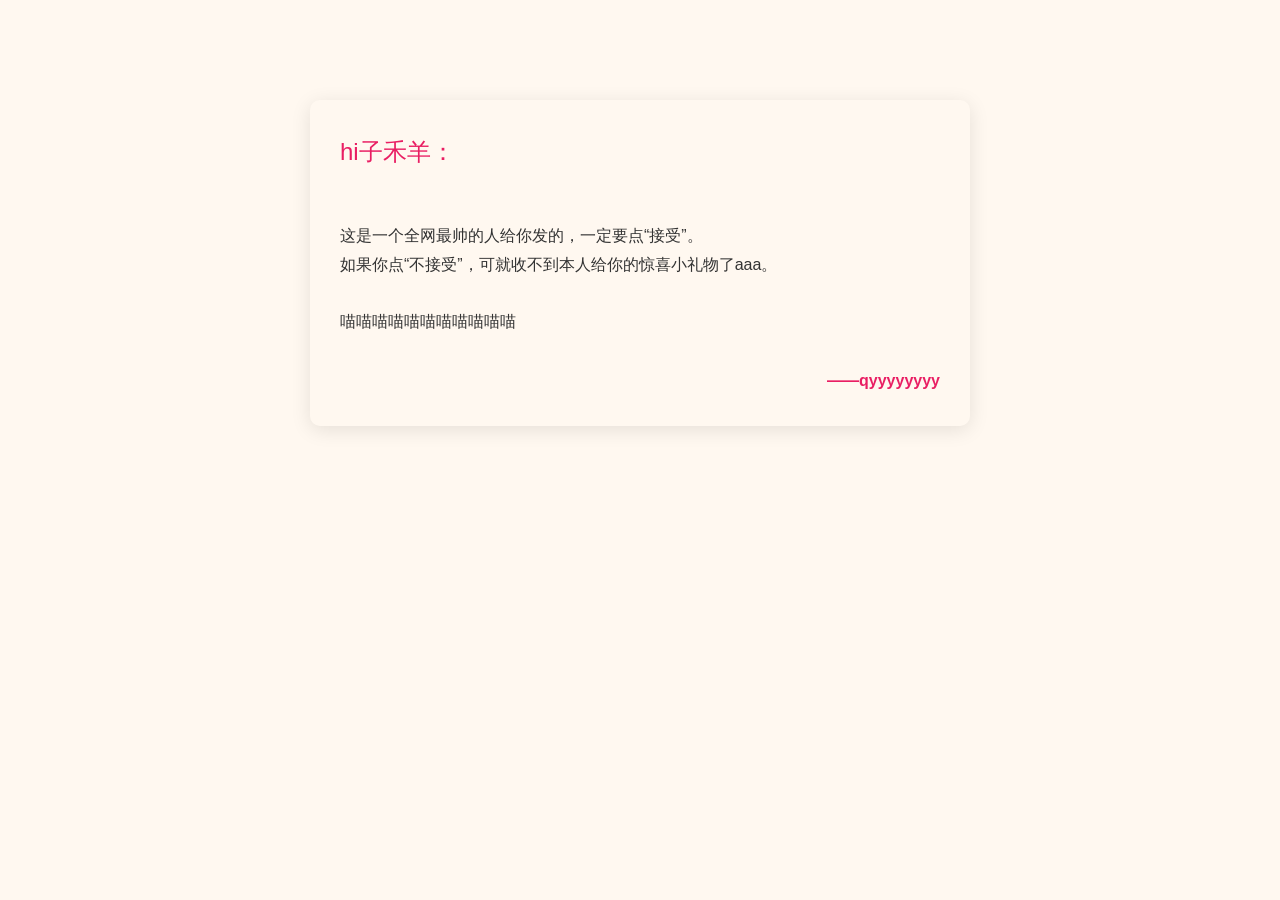
==== index.html @ 4057f35e "Create index.html" ====
<!DOCTYPE html>
<html lang="zh">
<head>
  <meta charset="UTF-8">
  <title>qyy发的信</title>
  <style>
    body {
      font-family: "微软雅黑", sans-serif;
      background-color: #fff8f0;
      color: #333;
      max-width: 600px;
      margin: 100px auto;
      padding: 30px;
      border-radius: 10px;
      box-shadow: 0 4px 20px rgba(0,0,0,0.1);
      line-height: 1.8;
    }
    .title {
      font-size: 24px;
      color: #e91e63;
      margin-bottom: 20px;
    }
    .content {
      white-space: pre-line;
    }
    .signature {
      margin-top: 30px;
      text-align: right;
      font-weight: bold;
      color: #e91e63;
    }
  </style>
</head>
<body>
  <div class="title">hi子禾羊：</div>
  <div class="content">
这是一个全网最帅的人给你发的，一定要点“接受”。
如果你点“不接受”，可就收不到本人给你的惊喜小礼物了aaa。

喵喵喵喵喵喵喵喵喵喵喵
  </div>
  <div class="signature">——qyyyyyyyy</div>
</body>
</html>
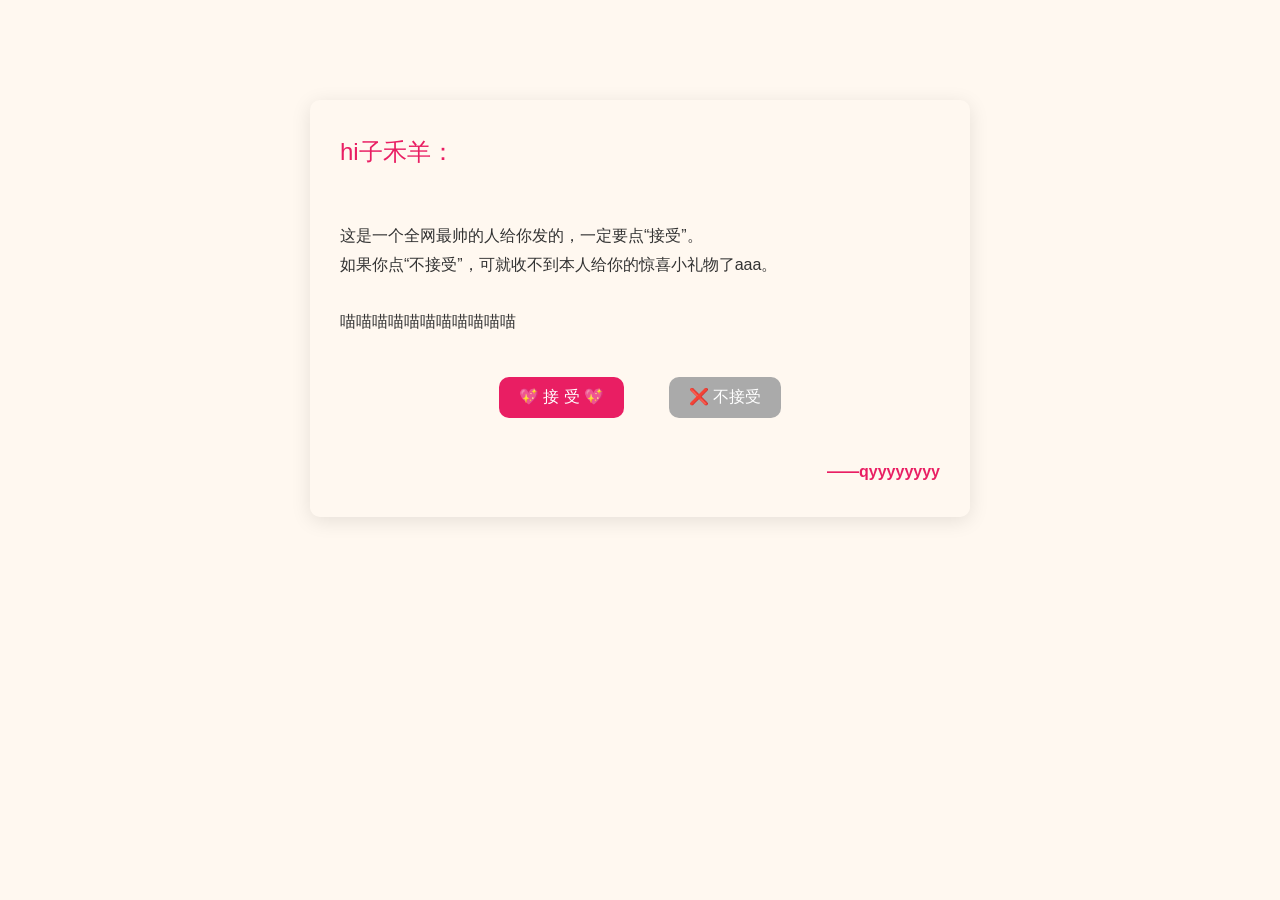
==== commit c793b948: "Update index.html" ====
--- a/index.html
+++ b/index.html
@@ -14,14 +14,18 @@
       border-radius: 10px;
       box-shadow: 0 4px 20px rgba(0,0,0,0.1);
       line-height: 1.8;
+      text-align: center;
     }
     .title {
       font-size: 24px;
       color: #e91e63;
       margin-bottom: 20px;
+      text-align: left;
     }
     .content {
       white-space: pre-line;
+      margin-bottom: 30px;
+      text-align: left;
     }
     .signature {
       margin-top: 30px;
@@ -29,7 +33,33 @@
       font-weight: bold;
       color: #e91e63;
     }
+    .btn {
+      display: inline-block;
+      margin: 10px 20px;
+      padding: 10px 20px;
+      background-color: #e91e63;
+      color: white;
+      font-size: 16px;
+      border: none;
+      border-radius: 10px;
+      cursor: pointer;
+    }
+    .btn:hover {
+      background-color: #d81b60;
+    }
+    .disabled {
+      background-color: #aaa;
+      cursor: not-allowed;
+    }
   </style>
+  <script>
+    function accept() {
+      alert("哇塞其实第一次点的接受吧不然本人生气了，可可可把这个界面截图给我可收到本人送出的泡泡玛特一整盒来来来");
+    }
+    function reject() {
+      alert("❌不行这个不能点");
+    }
+  </script>
 </head>
 <body>
   <div class="title">hi子禾羊：</div>
@@ -39,6 +69,10 @@
 
 喵喵喵喵喵喵喵喵喵喵喵
   </div>
+
+  <button class="btn" onclick="accept()">💖 接 受 💖</button>
+  <button class="btn disabled" onclick="reject()">❌ 不接受</button>
+
   <div class="signature">——qyyyyyyyy</div>
 </body>
 </html>
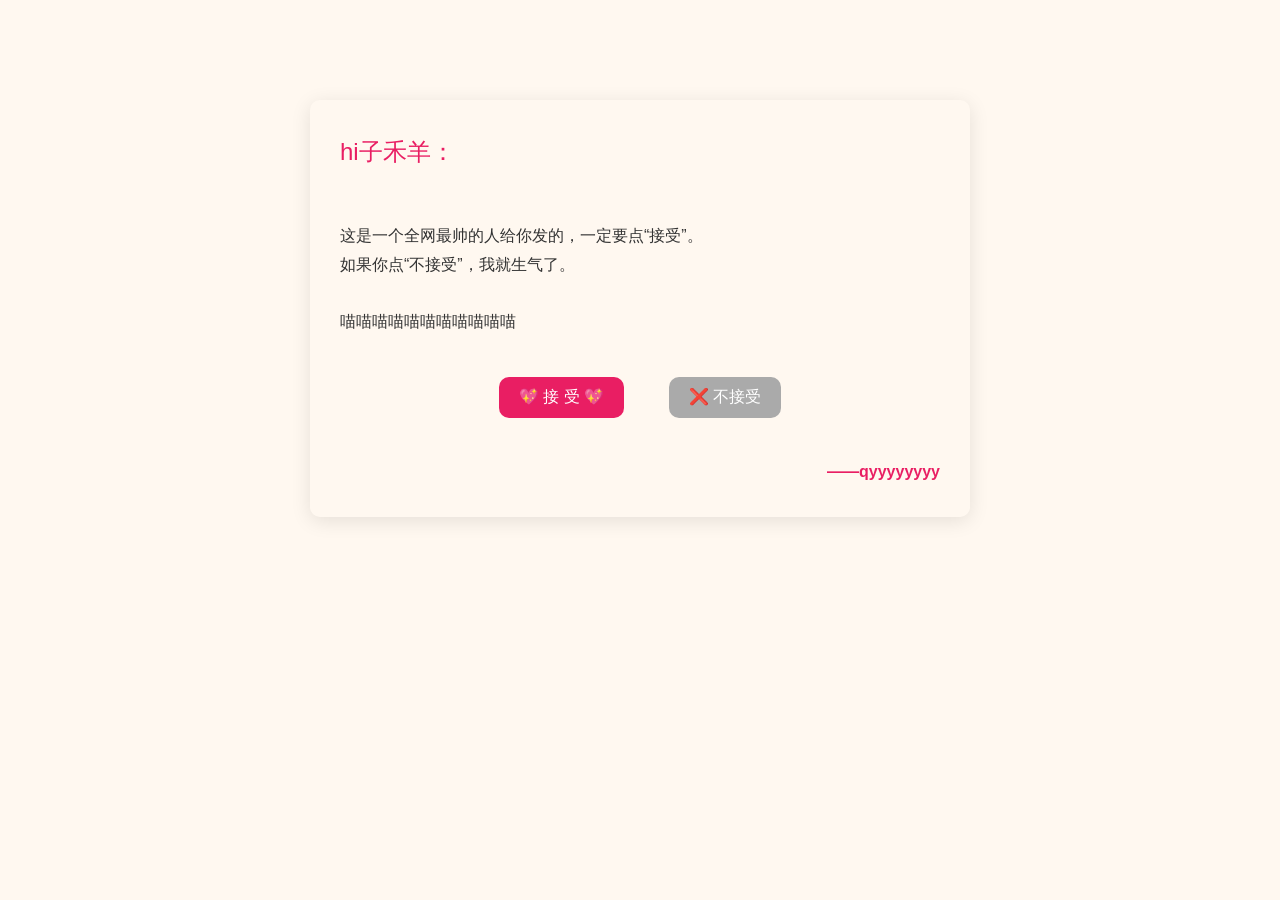
==== commit 482ee635: "Update index.html" ====
--- a/index.html
+++ b/index.html
@@ -2,7 +2,7 @@
 <html lang="zh">
 <head>
   <meta charset="UTF-8">
-  <title>qyy发的信</title>
+  <title>一封信</title>
   <style>
     body {
       font-family: "微软雅黑", sans-serif;
@@ -54,7 +54,7 @@
   </style>
   <script>
     function accept() {
-      alert("哇塞其实第一次点的接受吧不然本人生气了，可可可把这个界面截图给我可收到本人送出的泡泡玛特一整盒来来来");
+      alert("哇塞其实第一次点的接受吧不然本人生气了");
     }
     function reject() {
       alert("❌不行这个不能点");
@@ -65,7 +65,7 @@
   <div class="title">hi子禾羊：</div>
   <div class="content">
 这是一个全网最帅的人给你发的，一定要点“接受”。
-如果你点“不接受”，可就收不到本人给你的惊喜小礼物了aaa。
+如果你点“不接受”，我就生气了。
 
 喵喵喵喵喵喵喵喵喵喵喵
   </div>
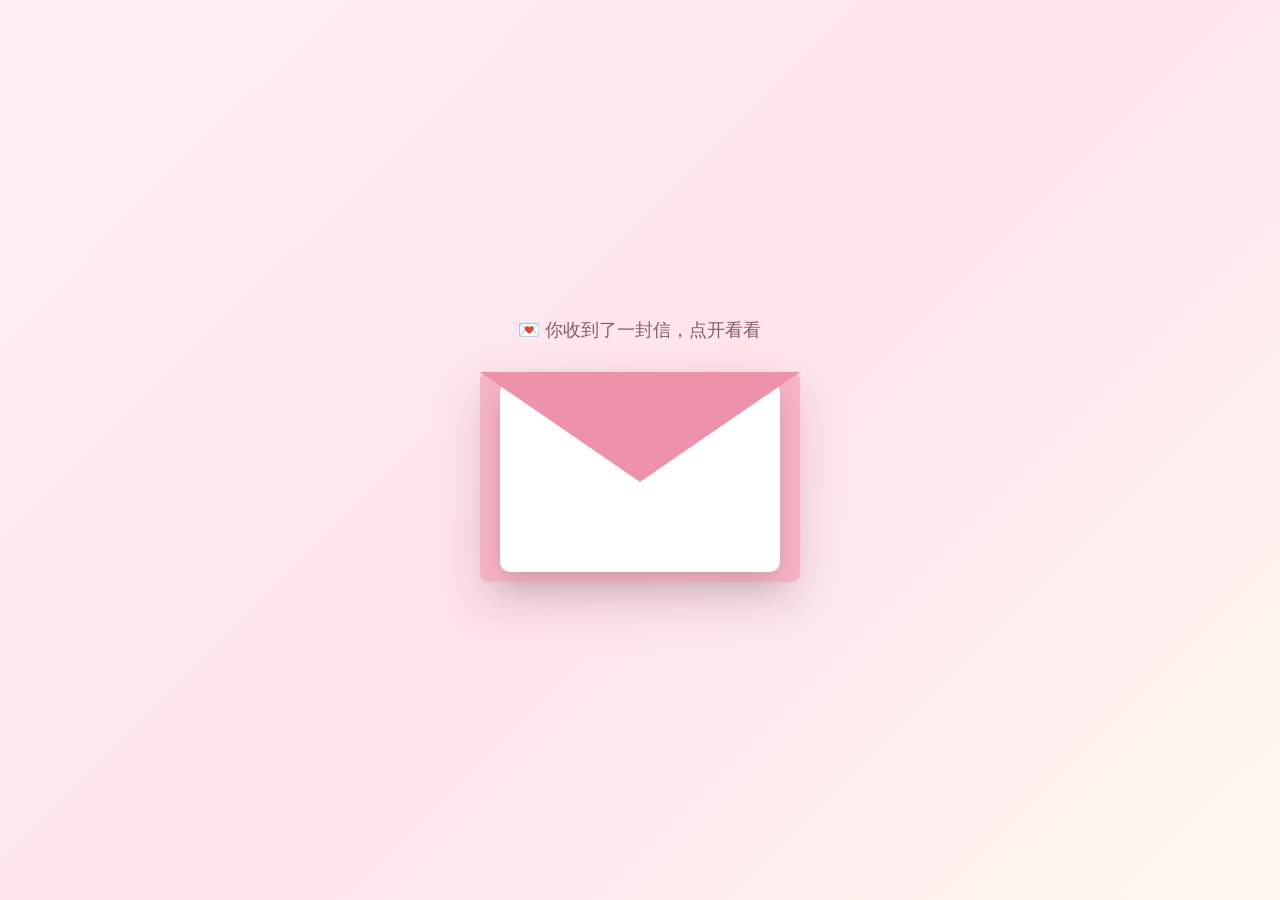
==== commit fb59fbde: "Add interactive envelope opening animation" ====
--- a/index.html
+++ b/index.html
@@ -2,77 +2,351 @@
 <html lang="zh">
 <head>
   <meta charset="UTF-8">
+  <meta name="viewport" content="width=device-width, initial-scale=1.0">
+
   <title>一封信</title>
+
   <style>
+    * {
+      box-sizing: border-box;
+    }
+
     body {
-      font-family: "微软雅黑", sans-serif;
-      background-color: #fff8f0;
-      color: #333;
-      max-width: 600px;
-      margin: 100px auto;
-      padding: 30px;
+      margin: 0;
+      min-height: 100vh;
+
+      display: flex;
+      justify-content: center;
+      align-items: center;
+
+      font-family: "Microsoft YaHei", sans-serif;
+
+      background:
+        linear-gradient(
+          135deg,
+          #fff1f5,
+          #ffe4ec,
+          #fff8f0
+        );
+
+      overflow: hidden;
+    }
+
+    .container {
+      text-align: center;
+    }
+
+    .hint {
+      margin-bottom: 30px;
+      color: #8a5a66;
+      font-size: 18px;
+    }
+
+    .envelope {
+      position: relative;
+
+      width: 320px;
+      height: 210px;
+
+      background: #f7b5c5;
+
+      border-radius: 8px;
+
+      cursor: pointer;
+
+      box-shadow:
+        0 20px 50px rgba(100, 50, 70, 0.2);
+
+      transition:
+        transform 0.3s ease;
+    }
+
+    .envelope:hover {
+      transform: translateY(-8px);
+    }
+
+    .envelope::before {
+      content: "";
+
+      position: absolute;
+      top: 0;
+      left: 0;
+
+      border-left: 160px solid transparent;
+      border-right: 160px solid transparent;
+      border-top: 110px solid #ee91aa;
+
+      transform-origin: top;
+
+      transition:
+        transform 0.8s ease;
+
+      z-index: 3;
+    }
+
+    .envelope.open::before {
+      transform: rotateX(180deg);
+
+      z-index: 0;
+    }
+
+    .letter {
+      position: absolute;
+
+      width: 280px;
+      height: 190px;
+
+      left: 20px;
+      bottom: 10px;
+
+      background: white;
+
       border-radius: 10px;
-      box-shadow: 0 4px 20px rgba(0,0,0,0.1);
+
+      padding: 25px;
+
+      text-align: left;
+
+      box-shadow:
+        0 10px 30px rgba(0, 0, 0, 0.15);
+
+      transform: translateY(0);
+
+      transition:
+        transform 1s ease,
+        height 1s ease;
+
+      z-index: 1;
+
+      overflow: hidden;
+    }
+
+    .envelope.open .letter {
+      transform: translateY(-150px);
+
+      height: 350px;
+    }
+
+    .letter h2 {
+      color: #e05b7d;
+
+      margin-top: 0;
+    }
+
+    .letter p {
+      color: #555;
+
       line-height: 1.8;
-      text-align: center;
-    }
-    .title {
-      font-size: 24px;
-      color: #e91e63;
-      margin-bottom: 20px;
-      text-align: left;
-    }
-    .content {
-      white-space: pre-line;
-      margin-bottom: 30px;
-      text-align: left;
-    }
-    .signature {
-      margin-top: 30px;
-      text-align: right;
-      font-weight: bold;
-      color: #e91e63;
-    }
-    .btn {
-      display: inline-block;
-      margin: 10px 20px;
+    }
+
+    .buttons {
+      margin-top: 25px;
+
+      display: flex;
+
+      gap: 15px;
+
+      justify-content: center;
+    }
+
+    button {
+      border: none;
+
       padding: 10px 20px;
-      background-color: #e91e63;
+
+      border-radius: 20px;
+
+      font-size: 15px;
+
+      cursor: pointer;
+
+      transition: 0.3s;
+    }
+
+    .accept {
+      background: #e85f82;
+
       color: white;
-      font-size: 16px;
-      border: none;
-      border-radius: 10px;
-      cursor: pointer;
-    }
-    .btn:hover {
-      background-color: #d81b60;
-    }
-    .disabled {
-      background-color: #aaa;
-      cursor: not-allowed;
+    }
+
+    .accept:hover {
+      transform: scale(1.08);
+
+      background: #d94d70;
+    }
+
+    .reject {
+      background: #eee;
+
+      color: #555;
+    }
+
+    .hidden {
+      opacity: 0;
+
+      pointer-events: none;
+    }
+
+    .letter-content {
+      opacity: 0;
+
+      transition:
+        opacity 1s ease 0.6s;
+    }
+
+    .envelope.open .letter-content {
+      opacity: 1;
+    }
+
+    @media (max-width: 500px) {
+      .envelope {
+        width: 280px;
+        height: 190px;
+      }
+
+      .envelope::before {
+        border-left-width: 140px;
+        border-right-width: 140px;
+      }
+
+      .letter {
+        width: 240px;
+
+        left: 20px;
+      }
     }
   </style>
+</head>
+
+<body>
+
+  <div class="container">
+
+    <div class="hint">
+      💌 你收到了一封信，点开看看
+    </div>
+
+    <div
+      class="envelope"
+      id="envelope"
+      onclick="openLetter()"
+    >
+
+      <div class="letter">
+
+        <div class="letter-content">
+
+          <h2>
+            Hi 子禾羊：
+          </h2>
+
+          <p>
+            这是一个全网最帅的人给你发的。
+          </p>
+
+          <p>
+            本来只是想写一封普通的信，
+            但是觉得普通的信有点太无聊了。
+          </p>
+
+          <p>
+            所以做成了一个网页。
+          </p>
+
+          <div class="buttons">
+
+            <button
+              class="accept"
+              onclick="acceptLetter(event)"
+            >
+              💖 接受
+            </button>
+
+            <button
+              class="reject"
+              id="rejectBtn"
+              onmouseover="moveButton()"
+            >
+              ❌ 不接受
+            </button>
+
+          </div>
+
+        </div>
+
+      </div>
+
+    </div>
+
+  </div>
+
+
   <script>
-    function accept() {
-      alert("哇塞其实第一次点的接受吧不然本人生气了");
-    }
-    function reject() {
-      alert("❌不行这个不能点");
-    }
+
+    let opened = false;
+
+    function openLetter() {
+
+      if (opened) {
+        return;
+      }
+
+      document
+        .getElementById("envelope")
+        .classList
+        .add("open");
+
+      opened = true;
+    }
+
+
+    function acceptLetter(event) {
+
+      event.stopPropagation();
+
+      document.body.innerHTML = `
+        <div style="
+          text-align:center;
+          font-family:Microsoft YaHei;
+        ">
+
+          <h1 style="
+            font-size:60px;
+          ">
+            💖
+          </h1>
+
+          <h2 style="
+            color:#e05b7d;
+          ">
+            我就知道你会点接受
+          </h2>
+
+          <p>
+            好啦，这封信你已经签收成功。
+          </p>
+
+        </div>
+      `;
+    }
+
+
+    function moveButton() {
+
+      const button =
+        document.getElementById("rejectBtn");
+
+      const x =
+        Math.random() * 200 - 100;
+
+      const y =
+        Math.random() * 120 - 60;
+
+      button.style.transform =
+        `translate(${x}px, ${y}px)`;
+    }
+
   </script>
-</head>
-<body>
-  <div class="title">hi子禾羊：</div>
-  <div class="content">
-这是一个全网最帅的人给你发的，一定要点“接受”。
-如果你点“不接受”，我就生气了。
-
-喵喵喵喵喵喵喵喵喵喵喵
-  </div>
-
-  <button class="btn" onclick="accept()">💖 接 受 💖</button>
-  <button class="btn disabled" onclick="reject()">❌ 不接受</button>
-
-  <div class="signature">——qyyyyyyyy</div>
+
 </body>
 </html>
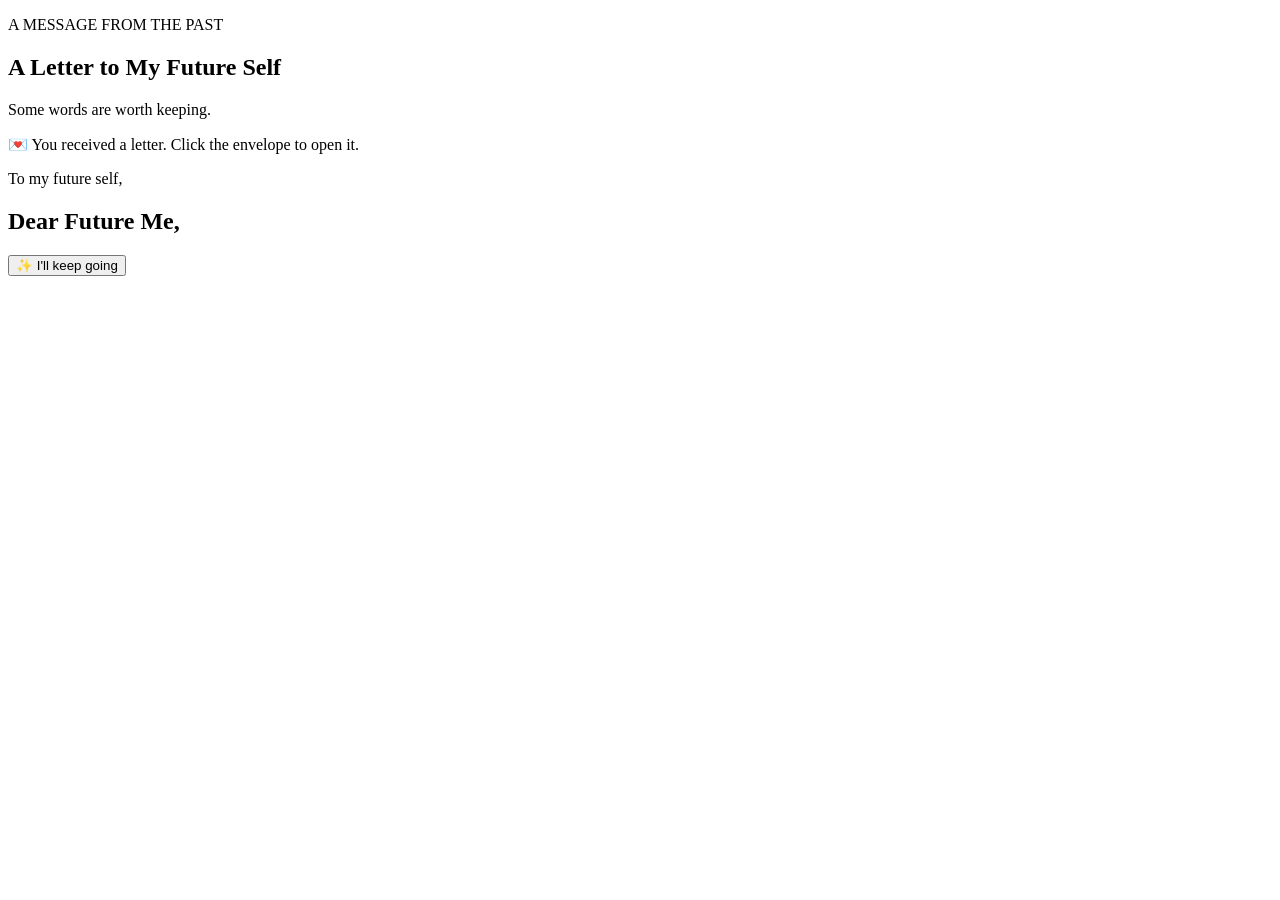
==== commit 5e013219: "Update index.html" ====
--- a/index.html
+++ b/index.html
@@ -1,273 +1,77 @@
 <!DOCTYPE html>
-<html lang="zh">
+<html lang="en">
 <head>
   <meta charset="UTF-8">
   <meta name="viewport" content="width=device-width, initial-scale=1.0">
 
-  <title>一封信</title>
+  <title>Future Letter</title>
 
-  <style>
-    * {
-      box-sizing: border-box;
-    }
-
-    body {
-      margin: 0;
-      min-height: 100vh;
-
-      display: flex;
-      justify-content: center;
-      align-items: center;
-
-      font-family: "Microsoft YaHei", sans-serif;
-
-      background:
-        linear-gradient(
-          135deg,
-          #fff1f5,
-          #ffe4ec,
-          #fff8f0
-        );
-
-      overflow: hidden;
-    }
-
-    .container {
-      text-align: center;
-    }
-
-    .hint {
-      margin-bottom: 30px;
-      color: #8a5a66;
-      font-size: 18px;
-    }
-
-    .envelope {
-      position: relative;
-
-      width: 320px;
-      height: 210px;
-
-      background: #f7b5c5;
-
-      border-radius: 8px;
-
-      cursor: pointer;
-
-      box-shadow:
-        0 20px 50px rgba(100, 50, 70, 0.2);
-
-      transition:
-        transform 0.3s ease;
-    }
-
-    .envelope:hover {
-      transform: translateY(-8px);
-    }
-
-    .envelope::before {
-      content: "";
-
-      position: absolute;
-      top: 0;
-      left: 0;
-
-      border-left: 160px solid transparent;
-      border-right: 160px solid transparent;
-      border-top: 110px solid #ee91aa;
-
-      transform-origin: top;
-
-      transition:
-        transform 0.8s ease;
-
-      z-index: 3;
-    }
-
-    .envelope.open::before {
-      transform: rotateX(180deg);
-
-      z-index: 0;
-    }
-
-    .letter {
-      position: absolute;
-
-      width: 280px;
-      height: 190px;
-
-      left: 20px;
-      bottom: 10px;
-
-      background: white;
-
-      border-radius: 10px;
-
-      padding: 25px;
-
-      text-align: left;
-
-      box-shadow:
-        0 10px 30px rgba(0, 0, 0, 0.15);
-
-      transform: translateY(0);
-
-      transition:
-        transform 1s ease,
-        height 1s ease;
-
-      z-index: 1;
-
-      overflow: hidden;
-    }
-
-    .envelope.open .letter {
-      transform: translateY(-150px);
-
-      height: 350px;
-    }
-
-    .letter h2 {
-      color: #e05b7d;
-
-      margin-top: 0;
-    }
-
-    .letter p {
-      color: #555;
-
-      line-height: 1.8;
-    }
-
-    .buttons {
-      margin-top: 25px;
-
-      display: flex;
-
-      gap: 15px;
-
-      justify-content: center;
-    }
-
-    button {
-      border: none;
-
-      padding: 10px 20px;
-
-      border-radius: 20px;
-
-      font-size: 15px;
-
-      cursor: pointer;
-
-      transition: 0.3s;
-    }
-
-    .accept {
-      background: #e85f82;
-
-      color: white;
-    }
-
-    .accept:hover {
-      transform: scale(1.08);
-
-      background: #d94d70;
-    }
-
-    .reject {
-      background: #eee;
-
-      color: #555;
-    }
-
-    .hidden {
-      opacity: 0;
-
-      pointer-events: none;
-    }
-
-    .letter-content {
-      opacity: 0;
-
-      transition:
-        opacity 1s ease 0.6s;
-    }
-
-    .envelope.open .letter-content {
-      opacity: 1;
-    }
-
-    @media (max-width: 500px) {
-      .envelope {
-        width: 280px;
-        height: 190px;
-      }
-
-      .envelope::before {
-        border-left-width: 140px;
-        border-right-width: 140px;
-      }
-
-      .letter {
-        width: 240px;
-
-        left: 20px;
-      }
-    }
-  </style>
+  <link rel="stylesheet" href="style.css">
 </head>
 
 <body>
 
-  <div class="container">
+  <div class="background-hearts" id="backgroundHearts"></div>
 
-    <div class="hint">
-      💌 你收到了一封信，点开看看
-    </div>
+  <main class="page">
 
-    <div
-      class="envelope"
-      id="envelope"
-      onclick="openLetter()"
-    >
+    <section class="hero">
 
-      <div class="letter">
+      <p class="eyebrow">
+        A MESSAGE FROM THE PAST
+      </p>
 
-        <div class="letter-content">
+      <h1>
+        A Letter to My Future Self
+      </h1>
 
-          <h2>
-            Hi 子禾羊：
-          </h2>
+      <p class="subtitle">
+        Some words are worth keeping.
+      </p>
 
-          <p>
-            这是一个全网最帅的人给你发的。
-          </p>
+    </section>
 
-          <p>
-            本来只是想写一封普通的信，
-            但是觉得普通的信有点太无聊了。
-          </p>
 
-          <p>
-            所以做成了一个网页。
-          </p>
+    <section class="letter-section">
 
-          <div class="buttons">
+      <p class="hint" id="hint">
+        💌 You received a letter. Click the envelope to open it.
+      </p>
+
+
+      <div
+        class="envelope"
+        id="envelope"
+        onclick="openLetter()"
+      >
+
+        <div class="flap"></div>
+
+
+        <div class="letter">
+
+          <div class="letter-content">
+
+            <p class="date">
+              To my future self,
+            </p>
+
+            <h2>
+              Dear Future Me,
+            </h2>
+
+            <div
+              class="message"
+              id="message"
+            ></div>
+
 
             <button
-              class="accept"
-              onclick="acceptLetter(event)"
+              class="continue-button"
+              id="continueButton"
+              onclick="finishLetter(event)"
             >
-              💖 接受
-            </button>
-
-            <button
-              class="reject"
-              id="rejectBtn"
-              onmouseover="moveButton()"
-            >
-              ❌ 不接受
+              ✨ I'll keep going
             </button>
 
           </div>
@@ -276,77 +80,12 @@
 
       </div>
 
-    </div>
+    </section>
 
-  </div>
+  </main>
 
 
-  <script>
-
-    let opened = false;
-
-    function openLetter() {
-
-      if (opened) {
-        return;
-      }
-
-      document
-        .getElementById("envelope")
-        .classList
-        .add("open");
-
-      opened = true;
-    }
-
-
-    function acceptLetter(event) {
-
-      event.stopPropagation();
-
-      document.body.innerHTML = `
-        <div style="
-          text-align:center;
-          font-family:Microsoft YaHei;
-        ">
-
-          <h1 style="
-            font-size:60px;
-          ">
-            💖
-          </h1>
-
-          <h2 style="
-            color:#e05b7d;
-          ">
-            我就知道你会点接受
-          </h2>
-
-          <p>
-            好啦，这封信你已经签收成功。
-          </p>
-
-        </div>
-      `;
-    }
-
-
-    function moveButton() {
-
-      const button =
-        document.getElementById("rejectBtn");
-
-      const x =
-        Math.random() * 200 - 100;
-
-      const y =
-        Math.random() * 120 - 60;
-
-      button.style.transform =
-        `translate(${x}px, ${y}px)`;
-    }
-
-  </script>
+  <script src="script.js"></script>
 
 </body>
 </html>
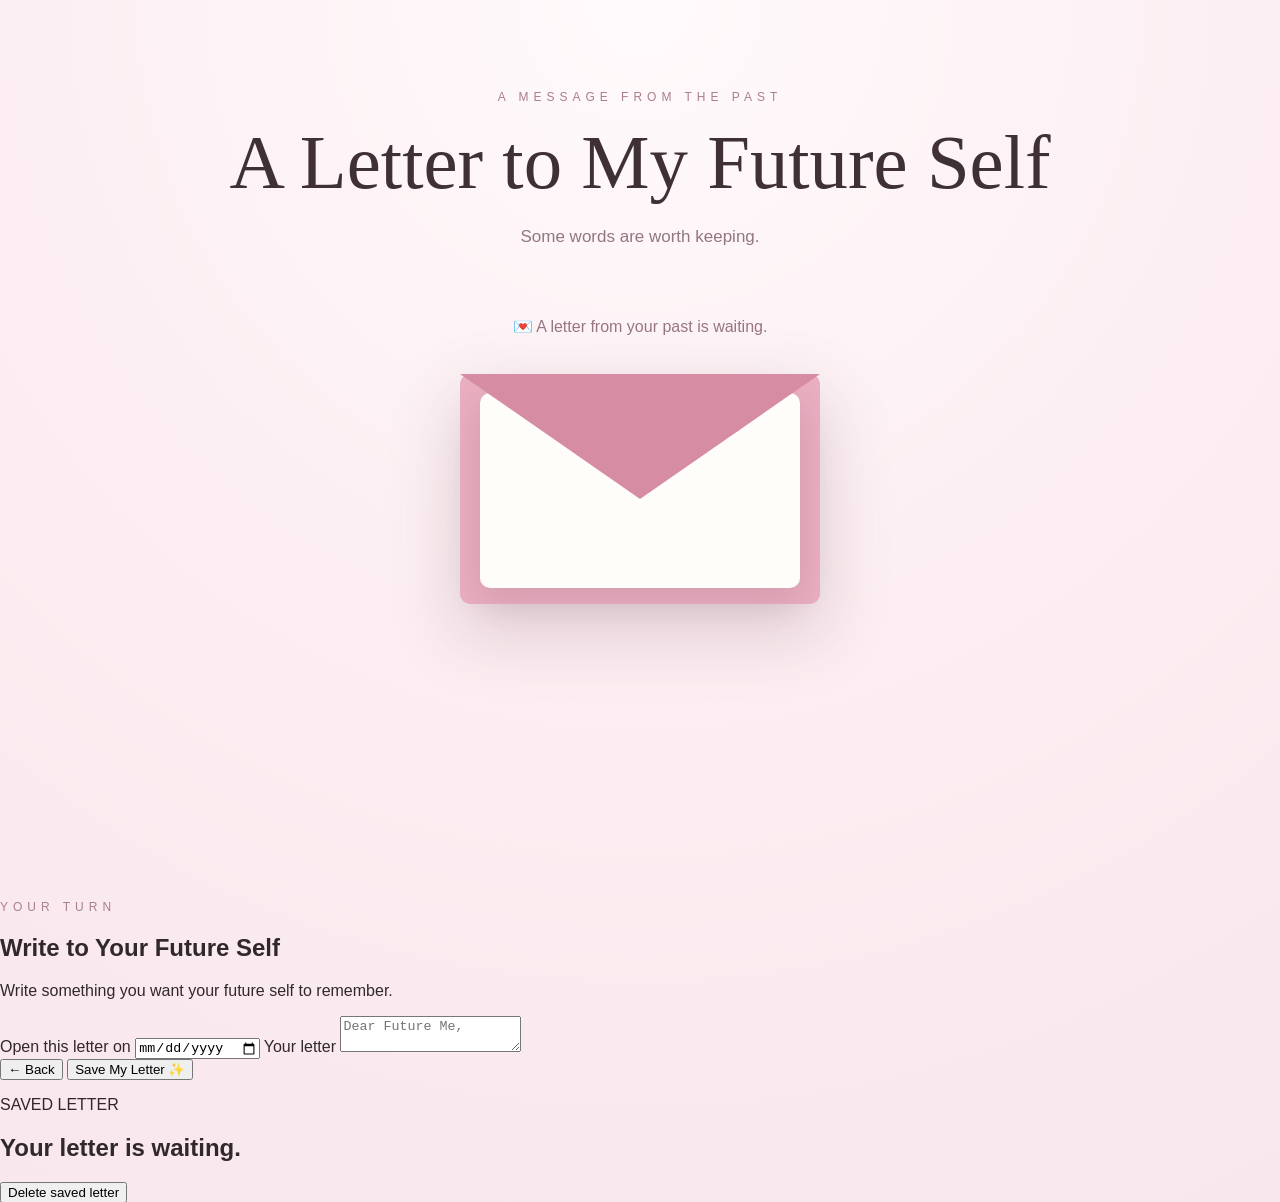
==== commit ac47f5a0: "Build Future Letter V2 interface" ====
--- a/index.html
+++ b/index.html
@@ -2,20 +2,42 @@
 <html lang="en">
 <head>
   <meta charset="UTF-8">
-  <meta name="viewport" content="width=device-width, initial-scale=1.0">
+
+  <meta
+    name="viewport"
+    content="width=device-width, initial-scale=1.0"
+  >
 
   <title>Future Letter</title>
 
-  <link rel="stylesheet" href="style.css">
+  <link
+    rel="stylesheet"
+    href="style.css"
+  >
 </head>
 
 <body>
 
-  <div class="background-hearts" id="backgroundHearts"></div>
-
-  <main class="page">
-
-    <section class="hero">
+  <!-- Floating background hearts -->
+  <div
+    class="background-hearts"
+    id="backgroundHearts"
+  ></div>
+
+
+  <!-- =========================
+       LANDING PAGE
+  ========================== -->
+
+  <main
+    class="page"
+    id="landingPage"
+  >
+
+    <section
+      class="hero"
+      id="hero"
+    >
 
       <p class="eyebrow">
         A MESSAGE FROM THE PAST
@@ -32,10 +54,16 @@
     </section>
 
 
-    <section class="letter-section">
-
-      <p class="hint" id="hint">
-        💌 You received a letter. Click the envelope to open it.
+    <section
+      class="letter-section"
+      id="letterSection"
+    >
+
+      <p
+        class="hint"
+        id="hint"
+      >
+        💌 A letter from your past is waiting.
       </p>
 
 
@@ -47,8 +75,13 @@
 
         <div class="flap"></div>
 
-
-        <div class="letter">
+        <div class="envelope-pocket"></div>
+
+
+        <article
+          class="letter"
+          id="letter"
+        >
 
           <div class="letter-content">
 
@@ -76,13 +109,128 @@
 
           </div>
 
+        </article>
+
+      </div>
+
+    </section>
+
+  </main>
+
+
+  <!-- =========================
+       WRITE YOUR OWN LETTER
+  ========================== -->
+
+  <section
+    class="writer-page hidden-page"
+    id="writerPage"
+  >
+
+    <div class="writer-container">
+
+      <p class="eyebrow">
+        YOUR TURN
+      </p>
+
+      <h1>
+        Write to Your Future Self
+      </h1>
+
+      <p class="writer-subtitle">
+        Write something you want your future self to remember.
+      </p>
+
+
+      <div class="writer-card">
+
+        <label for="futureDate">
+          Open this letter on
+        </label>
+
+        <input
+          type="date"
+          id="futureDate"
+        >
+
+
+        <label for="letterInput">
+          Your letter
+        </label>
+
+        <textarea
+          id="letterInput"
+          placeholder="Dear Future Me,
+
+There is something I want you to remember..."
+        ></textarea>
+
+
+        <div class="writer-actions">
+
+          <button
+            class="secondary-button"
+            onclick="goBack()"
+          >
+            ← Back
+          </button>
+
+
+          <button
+            class="save-button"
+            onclick="saveLetter()"
+          >
+            Save My Letter ✨
+          </button>
+
         </div>
 
+
+        <p
+          class="save-message"
+          id="saveMessage"
+        ></p>
+
       </div>
 
-    </section>
-
-  </main>
+
+      <!-- Saved letter preview -->
+
+      <div
+        class="saved-letter"
+        id="savedLetter"
+      >
+
+        <p class="saved-label">
+          SAVED LETTER
+        </p>
+
+        <h2>
+          Your letter is waiting.
+        </h2>
+
+        <p
+          class="saved-date"
+          id="savedDate"
+        ></p>
+
+        <p
+          class="saved-preview"
+          id="savedPreview"
+        ></p>
+
+        <button
+          class="delete-button"
+          onclick="deleteLetter()"
+        >
+          Delete saved letter
+        </button>
+
+      </div>
+
+    </div>
+
+  </section>
 
 
   <script src="script.js"></script>
--- a/style.css
+++ b/style.css
@@ -0,0 +1,664 @@
+/* =========================
+   GLOBAL
+========================= */
+
+* {
+  box-sizing: border-box;
+}
+
+html {
+  scroll-behavior: smooth;
+}
+
+body {
+  margin: 0;
+  min-height: 100vh;
+
+  font-family:
+    -apple-system,
+    BlinkMacSystemFont,
+    "Segoe UI",
+    sans-serif;
+
+  color: #30282b;
+
+  background:
+    radial-gradient(
+      circle at top,
+      #fffafb 0%,
+      #fceef2 48%,
+      #f8e7ec 100%
+    );
+
+  overflow-x: hidden;
+}
+
+
+/* =========================
+   PAGE
+========================= */
+
+.page {
+  width: 100%;
+  min-height: 100vh;
+
+  display: flex;
+  flex-direction: column;
+  align-items: center;
+
+  padding: 90px 20px 180px;
+}
+
+
+/* =========================
+   HERO
+========================= */
+
+.hero {
+  width: 100%;
+  max-width: 1000px;
+
+  text-align: center;
+
+  margin-bottom: 70px;
+
+  animation: fadeIn 1.2s ease;
+}
+
+.eyebrow {
+  margin: 0 0 18px;
+
+  font-size: 12px;
+  font-weight: 500;
+
+  letter-spacing: 5px;
+
+  color: #a97f8b;
+}
+
+.hero h1 {
+  margin: 0;
+
+  font-family:
+    Georgia,
+    "Times New Roman",
+    serif;
+
+  font-size: clamp(
+    44px,
+    6vw,
+    78px
+  );
+
+  line-height: 1.08;
+
+  font-weight: 500;
+
+  color: #3f3035;
+}
+
+.subtitle {
+  margin: 22px 0 0;
+
+  font-size: 17px;
+
+  color: #927780;
+}
+
+
+/* =========================
+   LETTER SECTION
+========================= */
+
+.letter-section {
+  width: 100%;
+
+  display: flex;
+  flex-direction: column;
+  align-items: center;
+
+  text-align: center;
+}
+
+.hint {
+  margin: 0 0 38px;
+
+  font-size: 16px;
+
+  color: #987681;
+
+  transition:
+    opacity 0.4s ease;
+}
+
+
+/* =========================
+   ENVELOPE
+========================= */
+
+.envelope {
+  position: relative;
+
+  width: 360px;
+  height: 230px;
+
+  background: #e9aec0;
+
+  border-radius: 10px;
+
+  cursor: pointer;
+
+  box-shadow:
+    0 25px 70px
+    rgba(106, 60, 78, 0.22);
+
+  transition:
+    transform 0.4s ease,
+    margin 0.9s ease;
+}
+
+.envelope:hover {
+  transform: translateY(-8px);
+}
+
+
+/* Open state */
+
+.envelope.open {
+  margin-top: 170px;
+  margin-bottom: 300px;
+
+  cursor: default;
+}
+
+.envelope.open:hover {
+  transform: none;
+}
+
+
+/* =========================
+   FLAP
+========================= */
+
+.flap {
+  position: absolute;
+
+  top: 0;
+  left: 0;
+
+  width: 0;
+  height: 0;
+
+  border-left:
+    180px solid transparent;
+
+  border-right:
+    180px solid transparent;
+
+  border-top:
+    125px solid #d68da4;
+
+  transform-origin: top;
+
+  transition:
+    transform 0.9s ease;
+
+  z-index: 4;
+}
+
+.envelope.open .flap {
+  transform: rotateX(180deg);
+
+  z-index: 1;
+}
+
+
+/* =========================
+   LETTER
+========================= */
+
+.letter {
+  position: absolute;
+
+  width: 320px;
+  height: 195px;
+
+  left: 20px;
+  bottom: 16px;
+
+  padding: 32px;
+
+  background: #fffdf9;
+
+  border-radius: 10px;
+
+  text-align: left;
+
+  overflow: hidden;
+
+  box-shadow:
+    0 12px 35px
+    rgba(70, 45, 55, 0.14);
+
+  transition:
+    width 0.9s ease,
+    height 0.9s ease,
+    left 0.9s ease,
+    transform 0.9s ease,
+    padding 0.9s ease;
+
+  z-index: 2;
+}
+
+
+/*
+   IMPORTANT:
+   When opened the letter becomes
+   a wider card instead of a tall strip.
+*/
+
+.envelope.open .letter {
+  width: 560px;
+  height: 500px;
+
+  left: 50%;
+
+  padding: 45px 52px;
+
+  transform:
+    translateX(-50%)
+    translateY(-175px);
+
+  overflow-y: auto;
+}
+
+
+/* =========================
+   LETTER CONTENT
+========================= */
+
+.letter-content {
+  opacity: 0;
+
+  transition:
+    opacity 0.8s ease 0.7s;
+}
+
+.envelope.open .letter-content {
+  opacity: 1;
+}
+
+.date {
+  margin: 0 0 12px;
+
+  font-size: 13px;
+
+  letter-spacing: 0.5px;
+
+  color: #b08b96;
+}
+
+.letter h2 {
+  margin:
+    0 0 25px;
+
+  font-family:
+    Georgia,
+    "Times New Roman",
+    serif;
+
+  font-size: 30px;
+
+  line-height: 1.2;
+
+  font-weight: 500;
+
+  color: #5b4149;
+}
+
+
+/* =========================
+   MESSAGE
+========================= */
+
+.message {
+  min-height: 280px;
+
+  font-size: 15px;
+
+  line-height: 1.85;
+
+  color: #5f5558;
+
+  white-space: pre-line;
+}
+
+
+/* =========================
+   BUTTON
+========================= */
+
+.continue-button {
+  width: 100%;
+
+  margin-top: 20px;
+
+  padding: 14px 22px;
+
+  border: none;
+  border-radius: 999px;
+
+  background: #c97790;
+
+  color: white;
+
+  font-size: 15px;
+  font-weight: 500;
+
+  cursor: pointer;
+
+  opacity: 0;
+
+  transform:
+    translateY(12px);
+
+  pointer-events: none;
+
+  transition:
+    opacity 0.4s ease,
+    transform 0.4s ease,
+    background 0.3s ease,
+    box-shadow 0.3s ease;
+}
+
+.continue-button.show {
+  opacity: 1;
+
+  transform:
+    translateY(0);
+
+  pointer-events: auto;
+}
+
+.continue-button:hover {
+  background: #b9647f;
+
+  transform:
+    translateY(-2px);
+
+  box-shadow:
+    0 8px 20px
+    rgba(185, 100, 127, 0.22);
+}
+
+
+/* =========================
+   FLOATING HEARTS
+========================= */
+
+.background-hearts {
+  position: fixed;
+
+  inset: 0;
+
+  overflow: hidden;
+
+  pointer-events: none;
+
+  z-index: -1;
+}
+
+.heart {
+  position: absolute;
+
+  bottom: -50px;
+
+  opacity: 0.15;
+
+  color: #c78c9e;
+
+  animation:
+    floatUp linear forwards;
+}
+
+
+/* =========================
+   FINAL SCREEN
+========================= */
+
+.final-screen {
+  min-height: 100vh;
+
+  display: flex;
+  flex-direction: column;
+
+  justify-content: center;
+  align-items: center;
+
+  padding: 30px;
+
+  text-align: center;
+
+  background:
+    radial-gradient(
+      circle at center,
+      #fffafb,
+      #fceef2
+    );
+
+  animation:
+    fadeIn 1s ease;
+}
+
+.final-screen h1 {
+  margin: 0 0 18px;
+
+  font-family:
+    Georgia,
+    "Times New Roman",
+    serif;
+
+  font-size: clamp(
+    40px,
+    6vw,
+    64px
+  );
+
+  font-weight: 500;
+
+  color: #49363c;
+}
+
+.final-screen p {
+  margin: 0;
+
+  font-size: 18px;
+
+  color: #90747d;
+}
+
+
+/* =========================
+   ANIMATIONS
+========================= */
+
+@keyframes fadeIn {
+
+  from {
+    opacity: 0;
+
+    transform:
+      translateY(15px);
+  }
+
+  to {
+    opacity: 1;
+
+    transform:
+      translateY(0);
+  }
+}
+
+
+@keyframes floatUp {
+
+  from {
+    transform:
+      translateY(0)
+      rotate(0deg);
+  }
+
+  to {
+    transform:
+      translateY(-110vh)
+      rotate(360deg);
+
+    opacity: 0;
+  }
+}
+
+
+/* =========================
+   TABLET
+========================= */
+
+@media (max-width: 700px) {
+
+  .page {
+    padding:
+      70px 18px
+      180px;
+  }
+
+  .hero {
+    margin-bottom: 55px;
+  }
+
+  .hero h1 {
+    font-size: 48px;
+  }
+
+  .envelope.open {
+    margin-top: 150px;
+    margin-bottom: 320px;
+  }
+
+  .envelope.open .letter {
+    width: 90vw;
+    max-width: 520px;
+
+    height: 500px;
+
+    padding:
+      40px 38px;
+
+    transform:
+      translateX(-50%)
+      translateY(-160px);
+  }
+
+}
+
+
+/* =========================
+   MOBILE
+========================= */
+
+@media (max-width: 520px) {
+
+  .page {
+    padding:
+      55px 15px
+      180px;
+  }
+
+  .hero {
+    margin-bottom: 45px;
+  }
+
+  .eyebrow {
+    font-size: 10px;
+
+    letter-spacing: 3px;
+  }
+
+  .hero h1 {
+    font-size: 40px;
+  }
+
+  .subtitle {
+    font-size: 15px;
+  }
+
+  .hint {
+    font-size: 14px;
+
+    margin-bottom: 30px;
+  }
+
+
+  /* smaller envelope */
+
+  .envelope {
+    width: 290px;
+    height: 190px;
+  }
+
+  .flap {
+    border-left-width:
+      145px;
+
+    border-right-width:
+      145px;
+
+    border-top-width:
+      105px;
+  }
+
+  .letter {
+    width: 254px;
+    height: 165px;
+
+    left: 18px;
+
+    padding: 22px;
+  }
+
+
+  /* opened mobile letter */
+
+  .envelope.open {
+    margin-top: 145px;
+    margin-bottom: 340px;
+  }
+
+  .envelope.open .letter {
+    width: 92vw;
+
+    height: 500px;
+
+    left: 50%;
+
+    padding:
+      32px 28px;
+
+    transform:
+      translateX(-50%)
+      translateY(-140px);
+  }
+
+  .letter h2 {
+    font-size: 26px;
+
+    margin-bottom: 20px;
+  }
+
+  .message {
+    min-height: 290px;
+
+    font-size: 14px;
+
+    line-height: 1.75;
+  }
+
+}
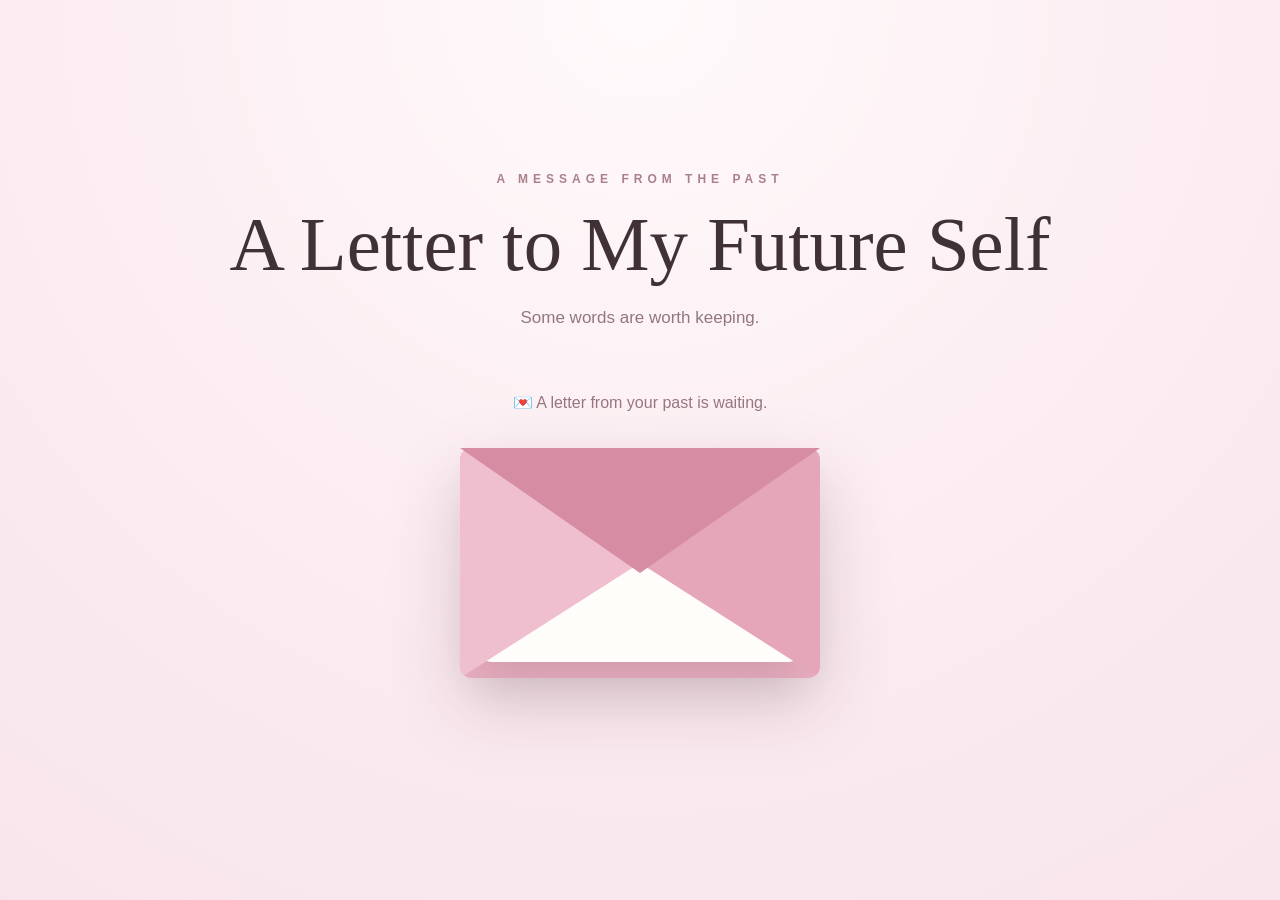
==== commit 4c536424: "Update index.html" ====
--- a/index.html
+++ b/index.html
@@ -18,16 +18,11 @@
 
 <body>
 
-  <!-- Floating background hearts -->
   <div
     class="background-hearts"
     id="backgroundHearts"
   ></div>
 
-
-  <!-- =========================
-       LANDING PAGE
-  ========================== -->
 
   <main
     class="page"
@@ -118,10 +113,6 @@
   </main>
 
 
-  <!-- =========================
-       WRITE YOUR OWN LETTER
-  ========================== -->
-
   <section
     class="writer-page hidden-page"
     id="writerPage"
@@ -194,8 +185,6 @@
       </div>
 
 
-      <!-- Saved letter preview -->
-
       <div
         class="saved-letter"
         id="savedLetter"
--- a/style.css
+++ b/style.css
@@ -12,6 +12,7 @@
 
 body {
   margin: 0;
+
   min-height: 100vh;
 
   font-family:
@@ -20,14 +21,14 @@
     "Segoe UI",
     sans-serif;
 
-  color: #30282b;
+  color: #382d31;
 
   background:
     radial-gradient(
       circle at top,
       #fffafb 0%,
       #fceef2 48%,
-      #f8e7ec 100%
+      #f7e5eb 100%
     );
 
   overflow-x: hidden;
@@ -35,18 +36,21 @@
 
 
 /* =========================
-   PAGE
+   LANDING PAGE
 ========================= */
 
 .page {
-  width: 100%;
   min-height: 100vh;
 
   display: flex;
   flex-direction: column;
+
+  justify-content: center;
   align-items: center;
 
-  padding: 90px 20px 180px;
+  padding:
+    70px 20px
+    120px;
 }
 
 
@@ -56,25 +60,47 @@
 
 .hero {
   width: 100%;
-  max-width: 1000px;
+
+  max-width: 1100px;
 
   text-align: center;
 
-  margin-bottom: 70px;
-
-  animation: fadeIn 1.2s ease;
-}
+  margin-bottom: 65px;
+
+  transition:
+    opacity 0.8s ease,
+    transform 0.8s ease,
+    filter 0.8s ease;
+}
+
+
+.hero.fade-away {
+  opacity: 0;
+
+  transform:
+    translateY(-30px)
+    scale(0.96);
+
+  filter:
+    blur(5px);
+
+  pointer-events: none;
+}
+
 
 .eyebrow {
-  margin: 0 0 18px;
+  margin:
+    0 0 18px;
 
   font-size: 12px;
-  font-weight: 500;
+
+  font-weight: 600;
 
   letter-spacing: 5px;
 
-  color: #a97f8b;
-}
+  color: #aa808d;
+}
+
 
 .hero h1 {
   margin: 0;
@@ -84,21 +110,24 @@
     "Times New Roman",
     serif;
 
-  font-size: clamp(
-    44px,
-    6vw,
-    78px
-  );
+  font-size:
+    clamp(
+      44px,
+      6vw,
+      78px
+    );
 
   line-height: 1.08;
 
   font-weight: 500;
 
-  color: #3f3035;
-}
+  color: #403136;
+}
+
 
 .subtitle {
-  margin: 22px 0 0;
+  margin:
+    22px 0 0;
 
   font-size: 17px;
 
@@ -107,7 +136,7 @@
 
 
 /* =========================
-   LETTER SECTION
+   LETTER AREA
 ========================= */
 
 .letter-section {
@@ -115,20 +144,41 @@
 
   display: flex;
   flex-direction: column;
+
   align-items: center;
 
   text-align: center;
-}
+
+  transition:
+    transform 0.9s ease;
+}
+
+
+.letter-section.focused {
+  transform:
+    translateY(-100px);
+}
+
 
 .hint {
-  margin: 0 0 38px;
+  margin:
+    0 0 36px;
+
+  color: #987681;
 
   font-size: 16px;
 
-  color: #987681;
-
   transition:
-    opacity 0.4s ease;
+    opacity 0.5s ease,
+    transform 0.5s ease;
+}
+
+
+.hint.hide {
+  opacity: 0;
+
+  transform:
+    translateY(-10px);
 }
 
 
@@ -144,32 +194,36 @@
 
   background: #e9aec0;
 
-  border-radius: 10px;
+  border-radius: 12px;
 
   cursor: pointer;
 
   box-shadow:
-    0 25px 70px
-    rgba(106, 60, 78, 0.22);
+    0 28px 70px
+    rgba(
+      105,
+      60,
+      78,
+      0.22
+    );
 
   transition:
-    transform 0.4s ease,
-    margin 0.9s ease;
-}
+    transform 0.45s ease;
+}
+
 
 .envelope:hover {
-  transform: translateY(-8px);
-}
-
-
-/* Open state */
+  transform:
+    translateY(-8px);
+}
+
 
 .envelope.open {
-  margin-top: 170px;
-  margin-bottom: 300px;
-
   cursor: default;
-}
+
+  transform: none;
+}
+
 
 .envelope.open:hover {
   transform: none;
@@ -201,15 +255,78 @@
   transform-origin: top;
 
   transition:
-    transform 0.9s ease;
-
-  z-index: 4;
-}
+    transform 0.8s ease;
+
+  z-index: 5;
+}
+
 
 .envelope.open .flap {
-  transform: rotateX(180deg);
+  transform:
+    rotateX(180deg);
 
   z-index: 1;
+}
+
+
+/* =========================
+   ENVELOPE POCKET
+========================= */
+
+.envelope-pocket {
+  position: absolute;
+
+  inset: 0;
+
+  overflow: hidden;
+
+  border-radius: 12px;
+
+  z-index: 3;
+}
+
+
+.envelope-pocket::before {
+  content: "";
+
+  position: absolute;
+
+  bottom: 0;
+  left: 0;
+
+  width: 0;
+  height: 0;
+
+  border-left:
+    180px solid #efbfd0;
+
+  border-top:
+    115px solid transparent;
+
+  border-bottom:
+    115px solid transparent;
+}
+
+
+.envelope-pocket::after {
+  content: "";
+
+  position: absolute;
+
+  bottom: 0;
+  right: 0;
+
+  width: 0;
+  height: 0;
+
+  border-right:
+    180px solid #e5a6ba;
+
+  border-top:
+    115px solid transparent;
+
+  border-bottom:
+    115px solid transparent;
 }
 
 
@@ -226,50 +343,55 @@
   left: 20px;
   bottom: 16px;
 
-  padding: 32px;
-
-  background: #fffdf9;
-
-  border-radius: 10px;
+  padding: 34px;
+
+  background:
+    #fffdf9;
+
+  border-radius: 12px;
 
   text-align: left;
 
   overflow: hidden;
 
   box-shadow:
-    0 12px 35px
-    rgba(70, 45, 55, 0.14);
+    0 16px 40px
+    rgba(
+      70,
+      45,
+      55,
+      0.15
+    );
 
   transition:
-    width 0.9s ease,
-    height 0.9s ease,
-    left 0.9s ease,
-    transform 0.9s ease,
-    padding 0.9s ease;
+    width 1s ease,
+    height 1s ease,
+    left 1s ease,
+    transform 1s ease,
+    padding 1s ease;
 
   z-index: 2;
 }
 
 
-/*
-   IMPORTANT:
-   When opened the letter becomes
-   a wider card instead of a tall strip.
-*/
+/* Opened letter */
 
 .envelope.open .letter {
-  width: 560px;
-  height: 500px;
+  width: 620px;
+  height: 570px;
 
   left: 50%;
 
-  padding: 45px 52px;
+  padding:
+    48px 58px;
 
   transform:
     translateX(-50%)
-    translateY(-175px);
+    translateY(-185px);
 
   overflow-y: auto;
+
+  z-index: 10;
 }
 
 
@@ -281,33 +403,40 @@
   opacity: 0;
 
   transition:
-    opacity 0.8s ease 0.7s;
-}
-
-.envelope.open .letter-content {
+    opacity 0.8s ease
+    0.65s;
+}
+
+
+.envelope.open
+.letter-content {
   opacity: 1;
 }
 
+
 .date {
-  margin: 0 0 12px;
+  margin:
+    0 0 12px;
 
   font-size: 13px;
 
-  letter-spacing: 0.5px;
+  letter-spacing:
+    0.5px;
 
   color: #b08b96;
 }
+
 
 .letter h2 {
   margin:
-    0 0 25px;
+    0 0 26px;
 
   font-family:
     Georgia,
     "Times New Roman",
     serif;
 
-  font-size: 30px;
+  font-size: 32px;
 
   line-height: 1.2;
 
@@ -318,15 +447,15 @@
 
 
 /* =========================
-   MESSAGE
+   TYPEWRITER MESSAGE
 ========================= */
 
 .message {
-  min-height: 280px;
+  min-height: 320px;
 
   font-size: 15px;
 
-  line-height: 1.85;
+  line-height: 1.9;
 
   color: #5f5558;
 
@@ -334,25 +463,44 @@
 }
 
 
-/* =========================
-   BUTTON
+/* Blinking cursor */
+
+.message.typing::after {
+  content: "|";
+
+  margin-left: 2px;
+
+  color: #bd7288;
+
+  animation:
+    blink 0.8s infinite;
+}
+
+
+/* =========================
+   CONTINUE BUTTON
 ========================= */
 
 .continue-button {
   width: 100%;
 
-  margin-top: 20px;
-
-  padding: 14px 22px;
+  margin-top: 18px;
+
+  padding:
+    14px 22px;
 
   border: none;
-  border-radius: 999px;
-
-  background: #c97790;
+
+  border-radius:
+    999px;
+
+  background:
+    #c97790;
 
   color: white;
 
   font-size: 15px;
+
   font-weight: 500;
 
   cursor: pointer;
@@ -371,6 +519,7 @@
     box-shadow 0.3s ease;
 }
 
+
 .continue-button.show {
   opacity: 1;
 
@@ -380,101 +529,467 @@
   pointer-events: auto;
 }
 
+
 .continue-button:hover {
-  background: #b9647f;
+  background:
+    #b96580;
 
   transform:
     translateY(-2px);
 
   box-shadow:
-    0 8px 20px
-    rgba(185, 100, 127, 0.22);
-}
-
-
-/* =========================
-   FLOATING HEARTS
-========================= */
-
-.background-hearts {
-  position: fixed;
-
-  inset: 0;
-
-  overflow: hidden;
-
-  pointer-events: none;
-
-  z-index: -1;
-}
-
-.heart {
-  position: absolute;
-
-  bottom: -50px;
-
-  opacity: 0.15;
-
-  color: #c78c9e;
+    0 9px 22px
+    rgba(
+      185,
+      101,
+      128,
+      0.22
+    );
+}
+
+
+/* =========================
+   WRITER PAGE
+========================= */
+
+.hidden-page {
+  display: none;
+}
+
+
+.writer-page {
+  min-height: 100vh;
+
+  padding:
+    80px 20px;
 
   animation:
-    floatUp linear forwards;
-}
-
-
-/* =========================
-   FINAL SCREEN
-========================= */
-
-.final-screen {
-  min-height: 100vh;
-
-  display: flex;
-  flex-direction: column;
-
-  justify-content: center;
-  align-items: center;
-
-  padding: 30px;
+    fadeIn 0.8s ease;
+}
+
+
+.writer-container {
+  width: 100%;
+
+  max-width: 760px;
+
+  margin: 0 auto;
 
   text-align: center;
-
-  background:
-    radial-gradient(
-      circle at center,
-      #fffafb,
-      #fceef2
-    );
-
-  animation:
-    fadeIn 1s ease;
-}
-
-.final-screen h1 {
-  margin: 0 0 18px;
+}
+
+
+.writer-container > h1 {
+  margin:
+    0;
 
   font-family:
     Georgia,
     "Times New Roman",
     serif;
 
-  font-size: clamp(
-    40px,
-    6vw,
-    64px
-  );
+  font-size:
+    clamp(
+      40px,
+      6vw,
+      64px
+    );
 
   font-weight: 500;
 
-  color: #49363c;
-}
-
-.final-screen p {
-  margin: 0;
-
-  font-size: 18px;
-
-  color: #90747d;
+  color: #423237;
+}
+
+
+.writer-subtitle {
+  margin:
+    18px auto 40px;
+
+  max-width: 540px;
+
+  line-height: 1.7;
+
+  color: #927780;
+}
+
+
+/* =========================
+   WRITER CARD
+========================= */
+
+.writer-card {
+  padding:
+    42px;
+
+  text-align: left;
+
+  background:
+    rgba(
+      255,
+      253,
+      249,
+      0.92
+    );
+
+  border:
+    1px solid
+    rgba(
+      193,
+      133,
+      152,
+      0.18
+    );
+
+  border-radius:
+    20px;
+
+  box-shadow:
+    0 25px 65px
+    rgba(
+      105,
+      60,
+      78,
+      0.12
+    );
+
+  backdrop-filter:
+    blur(12px);
+}
+
+
+.writer-card label {
+  display: block;
+
+  margin:
+    0 0 9px;
+
+  font-size: 14px;
+
+  font-weight: 600;
+
+  color: #654d55;
+}
+
+
+.writer-card input {
+  width: 100%;
+
+  margin-bottom:
+    28px;
+
+  padding:
+    14px 16px;
+
+  border:
+    1px solid
+    #ead5dc;
+
+  border-radius:
+    10px;
+
+  outline: none;
+
+  background:
+    white;
+
+  color: #55474c;
+
+  font-size: 15px;
+
+  transition:
+    border 0.2s ease,
+    box-shadow 0.2s ease;
+}
+
+
+.writer-card textarea {
+  width: 100%;
+
+  min-height: 260px;
+
+  resize: vertical;
+
+  padding:
+    18px;
+
+  border:
+    1px solid
+    #ead5dc;
+
+  border-radius:
+    12px;
+
+  outline: none;
+
+  background:
+    white;
+
+  color: #55474c;
+
+  font-family: inherit;
+
+  font-size: 15px;
+
+  line-height: 1.8;
+
+  transition:
+    border 0.2s ease,
+    box-shadow 0.2s ease;
+}
+
+
+.writer-card input:focus,
+.writer-card textarea:focus {
+  border-color:
+    #cc899d;
+
+  box-shadow:
+    0 0 0 4px
+    rgba(
+      204,
+      137,
+      157,
+      0.12
+    );
+}
+
+
+/* =========================
+   WRITER BUTTONS
+========================= */
+
+.writer-actions {
+  display: flex;
+
+  justify-content:
+    space-between;
+
+  align-items: center;
+
+  gap: 14px;
+
+  margin-top: 25px;
+}
+
+
+.save-button,
+.secondary-button {
+  padding:
+    13px 22px;
+
+  border: none;
+
+  border-radius:
+    999px;
+
+  cursor: pointer;
+
+  font-size: 14px;
+
+  transition:
+    0.3s ease;
+}
+
+
+.save-button {
+  background:
+    #c97790;
+
+  color: white;
+}
+
+
+.save-button:hover {
+  background:
+    #b96580;
+
+  transform:
+    translateY(-2px);
+}
+
+
+.secondary-button {
+  background:
+    #f3e7eb;
+
+  color:
+    #715861;
+}
+
+
+.secondary-button:hover {
+  background:
+    #ebd9df;
+}
+
+
+.save-message {
+  min-height:
+    22px;
+
+  margin:
+    20px 0 0;
+
+  text-align: center;
+
+  font-size: 14px;
+
+  color:
+    #aa667c;
+}
+
+
+/* =========================
+   SAVED LETTER
+========================= */
+
+.saved-letter {
+  display: none;
+
+  margin-top:
+    35px;
+
+  padding:
+    35px;
+
+  text-align: left;
+
+  background:
+    rgba(
+      255,
+      253,
+      249,
+      0.8
+    );
+
+  border-radius:
+    18px;
+
+  box-shadow:
+    0 20px 50px
+    rgba(
+      105,
+      60,
+      78,
+      0.1
+    );
+
+  animation:
+    fadeIn 0.6s ease;
+}
+
+
+.saved-letter.show {
+  display: block;
+}
+
+
+.saved-label {
+  margin:
+    0 0 12px;
+
+  font-size: 11px;
+
+  letter-spacing: 3px;
+
+  font-weight: 600;
+
+  color:
+    #b48392;
+}
+
+
+.saved-letter h2 {
+  margin:
+    0 0 12px;
+
+  font-family:
+    Georgia,
+    serif;
+
+  font-size: 28px;
+
+  font-weight: 500;
+
+  color:
+    #554047;
+}
+
+
+.saved-date {
+  color:
+    #aa7f8c;
+
+  font-size: 14px;
+}
+
+
+.saved-preview {
+  margin-top:
+    20px;
+
+  line-height:
+    1.8;
+
+  white-space:
+    pre-line;
+
+  color:
+    #66585d;
+}
+
+
+.delete-button {
+  margin-top:
+    15px;
+
+  padding: 0;
+
+  border: none;
+
+  background:
+    transparent;
+
+  color:
+    #b06d80;
+
+  cursor: pointer;
+
+  text-decoration:
+    underline;
+
+  font-size: 13px;
+}
+
+
+/* =========================
+   BACKGROUND HEARTS
+========================= */
+
+.background-hearts {
+  position: fixed;
+
+  inset: 0;
+
+  overflow: hidden;
+
+  pointer-events: none;
+
+  z-index: -1;
+}
+
+
+.heart {
+  position: absolute;
+
+  bottom: -50px;
+
+  opacity: 0.14;
+
+  color: #c78c9e;
+
+  animation:
+    floatUp linear forwards;
 }
 
 
@@ -488,7 +1003,7 @@
     opacity: 0;
 
     transform:
-      translateY(15px);
+      translateY(18px);
   }
 
   to {
@@ -496,6 +1011,20 @@
 
     transform:
       translateY(0);
+  }
+}
+
+
+@keyframes blink {
+
+  0%,
+  50% {
+    opacity: 1;
+  }
+
+  51%,
+  100% {
+    opacity: 0;
   }
 }
 
@@ -522,39 +1051,53 @@
    TABLET
 ========================= */
 
-@media (max-width: 700px) {
+@media (
+  max-width: 720px
+) {
 
   .page {
+    justify-content:
+      flex-start;
+
+    padding-top:
+      70px;
+  }
+
+
+  .hero {
+    margin-bottom:
+      55px;
+  }
+
+
+  .letter-section.focused {
+    transform:
+      translateY(-70px);
+  }
+
+
+  .envelope.open .letter {
+    width:
+      min(
+        92vw,
+        580px
+      );
+
+    height:
+      560px;
+
     padding:
-      70px 18px
-      180px;
-  }
-
-  .hero {
-    margin-bottom: 55px;
-  }
-
-  .hero h1 {
-    font-size: 48px;
-  }
-
-  .envelope.open {
-    margin-top: 150px;
-    margin-bottom: 320px;
-  }
-
-  .envelope.open .letter {
-    width: 90vw;
-    max-width: 520px;
-
-    height: 500px;
-
-    padding:
-      40px 38px;
+      42px 40px;
 
     transform:
       translateX(-50%)
-      translateY(-160px);
+      translateY(-170px);
+  }
+
+
+  .writer-card {
+    padding:
+      32px;
   }
 
 }
@@ -564,45 +1107,52 @@
    MOBILE
 ========================= */
 
-@media (max-width: 520px) {
+@media (
+  max-width: 520px
+) {
 
   .page {
     padding:
       55px 15px
-      180px;
-  }
-
-  .hero {
-    margin-bottom: 45px;
-  }
+      160px;
+  }
+
+
+  .hero h1 {
+    font-size:
+      40px;
+  }
+
 
   .eyebrow {
-    font-size: 10px;
-
-    letter-spacing: 3px;
-  }
-
-  .hero h1 {
-    font-size: 40px;
-  }
+    font-size:
+      10px;
+
+    letter-spacing:
+      3px;
+  }
+
 
   .subtitle {
-    font-size: 15px;
-  }
+    font-size:
+      15px;
+  }
+
 
   .hint {
-    font-size: 14px;
-
-    margin-bottom: 30px;
-  }
-
-
-  /* smaller envelope */
+    font-size:
+      14px;
+  }
+
 
   .envelope {
-    width: 290px;
-    height: 190px;
-  }
+    width:
+      290px;
+
+    height:
+      190px;
+  }
+
 
   .flap {
     border-left-width:
@@ -615,50 +1165,110 @@
       105px;
   }
 
+
+  .envelope-pocket::before {
+    border-left-width:
+      145px;
+
+    border-top-width:
+      95px;
+
+    border-bottom-width:
+      95px;
+  }
+
+
+  .envelope-pocket::after {
+    border-right-width:
+      145px;
+
+    border-top-width:
+      95px;
+
+    border-bottom-width:
+      95px;
+  }
+
+
   .letter {
-    width: 254px;
-    height: 165px;
-
-    left: 18px;
-
-    padding: 22px;
-  }
-
-
-  /* opened mobile letter */
-
-  .envelope.open {
-    margin-top: 145px;
-    margin-bottom: 340px;
-  }
+    width:
+      254px;
+
+    height:
+      165px;
+
+    left:
+      18px;
+
+    padding:
+      22px;
+  }
+
+
+  .letter-section.focused {
+    transform:
+      translateY(-30px);
+  }
+
 
   .envelope.open .letter {
-    width: 92vw;
-
-    height: 500px;
-
-    left: 50%;
+    width:
+      92vw;
+
+    height:
+      540px;
+
+    left:
+      50%;
 
     padding:
-      32px 28px;
+      32px 27px;
 
     transform:
       translateX(-50%)
-      translateY(-140px);
-  }
+      translateY(-145px);
+  }
+
 
   .letter h2 {
-    font-size: 26px;
-
-    margin-bottom: 20px;
-  }
+    font-size:
+      26px;
+  }
+
 
   .message {
-    min-height: 290px;
-
-    font-size: 14px;
-
-    line-height: 1.75;
-  }
-
-}
+    min-height:
+      320px;
+
+    font-size:
+      14px;
+
+    line-height:
+      1.75;
+  }
+
+
+  .writer-page {
+    padding:
+      60px 15px;
+  }
+
+
+  .writer-card {
+    padding:
+      25px 20px;
+  }
+
+
+  .writer-actions {
+    flex-direction:
+      column-reverse;
+  }
+
+
+  .writer-actions button {
+    width:
+      100%;
+  }
+
+}
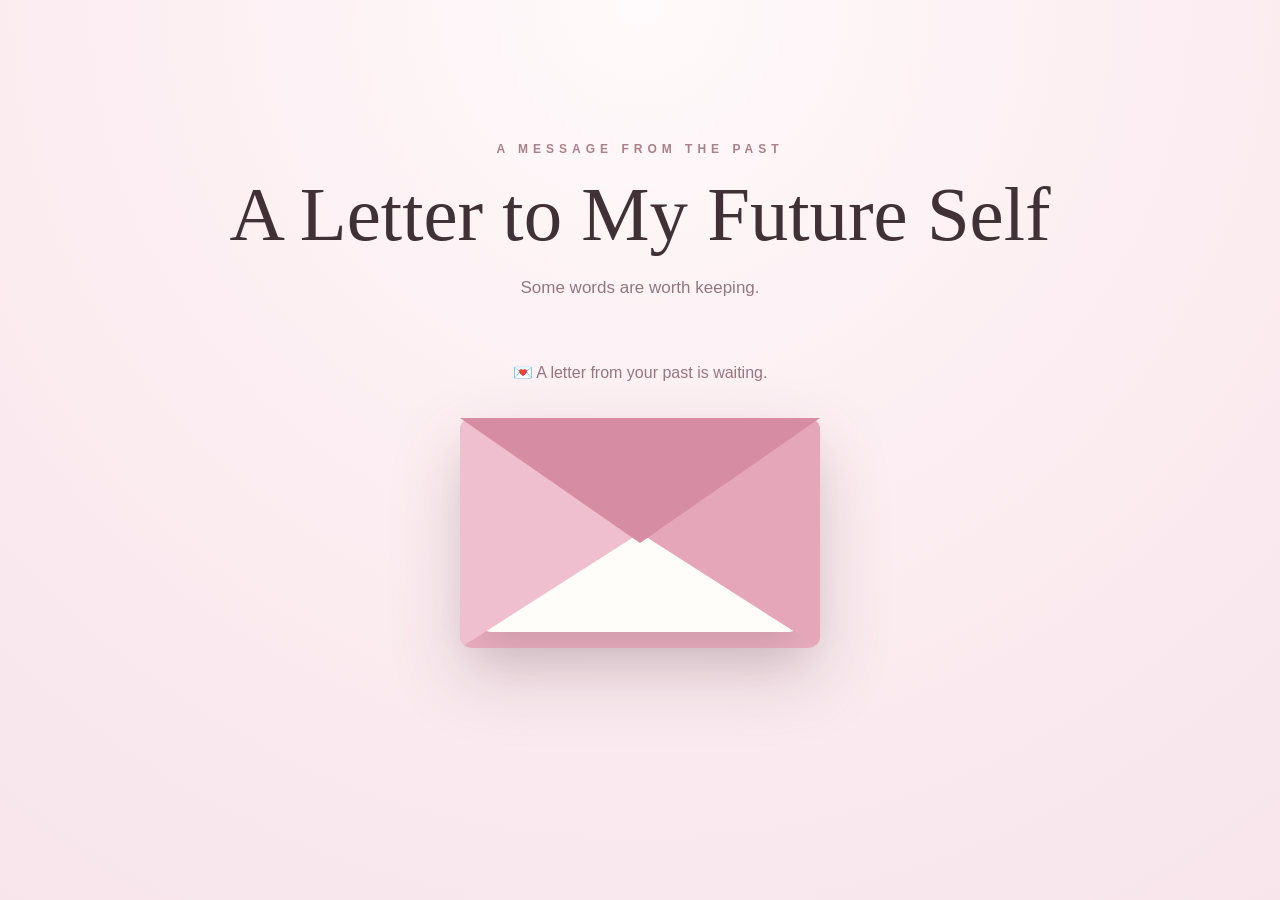
==== commit 955eb446: "Update index.html" ====
--- a/index.html
+++ b/index.html
@@ -65,7 +65,7 @@
       <div
         class="envelope"
         id="envelope"
-        onclick="openLetter()"
+        onclick="openIntroLetter()"
       >
 
         <div class="flap"></div>
@@ -75,7 +75,7 @@
 
         <article
           class="letter"
-          id="letter"
+          id="introLetter"
         >
 
           <div class="letter-content">
@@ -90,14 +90,14 @@
 
             <div
               class="message"
-              id="message"
+              id="introMessage"
             ></div>
 
 
             <button
               class="continue-button"
               id="continueButton"
-              onclick="finishLetter(event)"
+              onclick="openWriter(event)"
             >
               ✨ I'll keep going
             </button>
@@ -133,7 +133,10 @@
       </p>
 
 
-      <div class="writer-card">
+      <div
+        class="writer-card"
+        id="writerCard"
+      >
 
         <label for="futureDate">
           Open this letter on
@@ -171,7 +174,7 @@
             class="save-button"
             onclick="saveLetter()"
           >
-            Save My Letter ✨
+            Seal My Letter 🔒
           </button>
 
         </div>
@@ -186,33 +189,111 @@
 
 
       <div
-        class="saved-letter"
-        id="savedLetter"
-      >
+        class="locked-card"
+        id="lockedCard"
+      >
+
+        <div class="lock-icon">
+          🔒
+        </div>
 
         <p class="saved-label">
-          SAVED LETTER
+          TIME CAPSULE
         </p>
 
         <h2>
-          Your letter is waiting.
+          Your letter is sealed.
         </h2>
 
         <p
-          class="saved-date"
-          id="savedDate"
+          class="unlock-date"
+          id="unlockDate"
         ></p>
 
-        <p
-          class="saved-preview"
-          id="savedPreview"
-        ></p>
+
+        <div class="countdown">
+
+          <p class="countdown-label">
+            Opens in
+          </p>
+
+          <div
+            class="countdown-time"
+            id="countdownTime"
+          >
+            --
+          </div>
+
+        </div>
+
+
+        <p class="waiting-text">
+          Some words are worth waiting for.
+        </p>
+
 
         <button
           class="delete-button"
           onclick="deleteLetter()"
         >
-          Delete saved letter
+          Delete sealed letter
+        </button>
+
+      </div>
+
+
+      <div
+        class="ready-card"
+        id="readyCard"
+      >
+
+        <div class="ready-icon">
+          💌
+        </div>
+
+        <p class="saved-label">
+          YOUR LETTER IS READY
+        </p>
+
+        <h2>
+          A message from your past is waiting.
+        </h2>
+
+
+        <button
+          class="open-saved-button"
+          onclick="openSavedLetter()"
+        >
+          Open Letter
+        </button>
+
+      </div>
+
+
+      <div
+        class="opened-saved-letter"
+        id="openedSavedLetter"
+      >
+
+        <p class="saved-label">
+          FROM YOUR PAST SELF
+        </p>
+
+        <h2>
+          Dear Future Me,
+        </h2>
+
+        <div
+          class="saved-letter-content"
+          id="savedLetterContent"
+        ></div>
+
+
+        <button
+          class="delete-button"
+          onclick="deleteLetter()"
+        >
+          Delete letter
         </button>
 
       </div>
--- a/style.css
+++ b/style.css
@@ -1,7 +1,3 @@
-/* =========================
-   GLOBAL
-========================= */
-
 * {
   box-sizing: border-box;
 }
@@ -12,7 +8,6 @@
 
 body {
   margin: 0;
-
   min-height: 100vh;
 
   font-family:
@@ -36,7 +31,7 @@
 
 
 /* =========================
-   LANDING PAGE
+   LANDING
 ========================= */
 
 .page {
@@ -50,7 +45,7 @@
 
   padding:
     70px 20px
-    120px;
+    180px;
 }
 
 
@@ -60,7 +55,6 @@
 
 .hero {
   width: 100%;
-
   max-width: 1100px;
 
   text-align: center;
@@ -73,7 +67,6 @@
     filter 0.8s ease;
 }
 
-
 .hero.fade-away {
   opacity: 0;
 
@@ -81,26 +74,21 @@
     translateY(-30px)
     scale(0.96);
 
-  filter:
-    blur(5px);
+  filter: blur(5px);
 
   pointer-events: none;
 }
 
-
 .eyebrow {
-  margin:
-    0 0 18px;
+  margin: 0 0 18px;
 
   font-size: 12px;
-
   font-weight: 600;
 
   letter-spacing: 5px;
 
   color: #aa808d;
 }
-
 
 .hero h1 {
   margin: 0;
@@ -124,10 +112,8 @@
   color: #403136;
 }
 
-
 .subtitle {
-  margin:
-    22px 0 0;
+  margin: 22px 0 0;
 
   font-size: 17px;
 
@@ -136,7 +122,7 @@
 
 
 /* =========================
-   LETTER AREA
+   LETTER SECTION
 ========================= */
 
 .letter-section {
@@ -153,16 +139,13 @@
     transform 0.9s ease;
 }
 
-
 .letter-section.focused {
   transform:
-    translateY(-100px);
-}
-
+    translateY(-70px);
+}
 
 .hint {
-  margin:
-    0 0 36px;
+  margin: 0 0 36px;
 
   color: #987681;
 
@@ -172,7 +155,6 @@
     opacity 0.5s ease,
     transform 0.5s ease;
 }
-
 
 .hint.hide {
   opacity: 0;
@@ -208,22 +190,23 @@
     );
 
   transition:
-    transform 0.45s ease;
-}
-
+    transform 0.45s ease,
+    margin 0.8s ease;
+}
 
 .envelope:hover {
   transform:
     translateY(-8px);
 }
 
-
 .envelope.open {
   cursor: default;
 
+  margin-top: 180px;
+  margin-bottom: 430px;
+
   transform: none;
 }
-
 
 .envelope.open:hover {
   transform: none;
@@ -259,7 +242,6 @@
 
   z-index: 5;
 }
-
 
 .envelope.open .flap {
   transform:
@@ -285,7 +267,6 @@
   z-index: 3;
 }
 
-
 .envelope-pocket::before {
   content: "";
 
@@ -307,7 +288,6 @@
     115px solid transparent;
 }
 
-
 .envelope-pocket::after {
   content: "";
 
@@ -345,8 +325,7 @@
 
   padding: 34px;
 
-  background:
-    #fffdf9;
+  background: #fffdf9;
 
   border-radius: 12px;
 
@@ -373,12 +352,9 @@
   z-index: 2;
 }
 
-
-/* Opened letter */
-
 .envelope.open .letter {
   width: 620px;
-  height: 570px;
+  height: 650px;
 
   left: 50%;
 
@@ -387,7 +363,7 @@
 
   transform:
     translateX(-50%)
-    translateY(-185px);
+    translateY(-155px);
 
   overflow-y: auto;
 
@@ -407,16 +383,13 @@
     0.65s;
 }
 
-
 .envelope.open
 .letter-content {
   opacity: 1;
 }
 
-
 .date {
-  margin:
-    0 0 12px;
+  margin: 0 0 12px;
 
   font-size: 13px;
 
@@ -425,7 +398,6 @@
 
   color: #b08b96;
 }
-
 
 .letter h2 {
   margin:
@@ -447,11 +419,11 @@
 
 
 /* =========================
-   TYPEWRITER MESSAGE
+   MESSAGE
 ========================= */
 
 .message {
-  min-height: 320px;
+  min-height: 300px;
 
   font-size: 15px;
 
@@ -461,9 +433,6 @@
 
   white-space: pre-line;
 }
-
-
-/* Blinking cursor */
 
 .message.typing::after {
   content: "|";
@@ -484,10 +453,10 @@
 .continue-button {
   width: 100%;
 
-  margin-top: 18px;
+  margin-top: 24px;
 
   padding:
-    14px 22px;
+    15px 22px;
 
   border: none;
 
@@ -519,7 +488,6 @@
     box-shadow 0.3s ease;
 }
 
-
 .continue-button.show {
   opacity: 1;
 
@@ -528,7 +496,6 @@
 
   pointer-events: auto;
 }
-
 
 .continue-button:hover {
   background:
@@ -556,7 +523,6 @@
   display: none;
 }
 
-
 .writer-page {
   min-height: 100vh;
 
@@ -567,7 +533,6 @@
     fadeIn 0.8s ease;
 }
 
-
 .writer-container {
   width: 100%;
 
@@ -578,10 +543,8 @@
   text-align: center;
 }
 
-
 .writer-container > h1 {
-  margin:
-    0;
+  margin: 0;
 
   font-family:
     Georgia,
@@ -600,7 +563,6 @@
   color: #423237;
 }
 
-
 .writer-subtitle {
   margin:
     18px auto 40px;
@@ -618,8 +580,7 @@
 ========================= */
 
 .writer-card {
-  padding:
-    42px;
+  padding: 42px;
 
   text-align: left;
 
@@ -640,8 +601,7 @@
       0.18
     );
 
-  border-radius:
-    20px;
+  border-radius: 20px;
 
   box-shadow:
     0 25px 65px
@@ -656,12 +616,10 @@
     blur(12px);
 }
 
-
 .writer-card label {
   display: block;
 
-  margin:
-    0 0 9px;
+  margin: 0 0 9px;
 
   font-size: 14px;
 
@@ -669,13 +627,11 @@
 
   color: #654d55;
 }
-
 
 .writer-card input {
   width: 100%;
 
-  margin-bottom:
-    28px;
+  margin-bottom: 28px;
 
   padding:
     14px 16px;
@@ -684,23 +640,16 @@
     1px solid
     #ead5dc;
 
-  border-radius:
-    10px;
+  border-radius: 10px;
 
   outline: none;
 
-  background:
-    white;
+  background: white;
 
   color: #55474c;
 
   font-size: 15px;
-
-  transition:
-    border 0.2s ease,
-    box-shadow 0.2s ease;
-}
-
+}
 
 .writer-card textarea {
   width: 100%;
@@ -709,20 +658,17 @@
 
   resize: vertical;
 
-  padding:
-    18px;
+  padding: 18px;
 
   border:
     1px solid
     #ead5dc;
 
-  border-radius:
-    12px;
+  border-radius: 12px;
 
   outline: none;
 
-  background:
-    white;
+  background: white;
 
   color: #55474c;
 
@@ -731,12 +677,7 @@
   font-size: 15px;
 
   line-height: 1.8;
-
-  transition:
-    border 0.2s ease,
-    box-shadow 0.2s ease;
-}
-
+}
 
 .writer-card input:focus,
 .writer-card textarea:focus {
@@ -771,7 +712,6 @@
   margin-top: 25px;
 }
 
-
 .save-button,
 .secondary-button {
   padding:
@@ -790,7 +730,6 @@
     0.3s ease;
 }
 
-
 .save-button {
   background:
     #c97790;
@@ -798,7 +737,6 @@
   color: white;
 }
 
-
 .save-button:hover {
   background:
     #b96580;
@@ -807,7 +745,6 @@
     translateY(-2px);
 }
 
-
 .secondary-button {
   background:
     #f3e7eb;
@@ -816,16 +753,13 @@
     #715861;
 }
 
-
 .secondary-button:hover {
   background:
     #ebd9df;
 }
 
-
 .save-message {
-  min-height:
-    22px;
+  min-height: 22px;
 
   margin:
     20px 0 0;
@@ -846,11 +780,9 @@
 .saved-letter {
   display: none;
 
-  margin-top:
-    35px;
-
-  padding:
-    35px;
+  margin-top: 35px;
+
+  padding: 35px;
 
   text-align: left;
 
@@ -862,8 +794,7 @@
       0.8
     );
 
-  border-radius:
-    18px;
+  border-radius: 18px;
 
   box-shadow:
     0 20px 50px
@@ -878,11 +809,9 @@
     fadeIn 0.6s ease;
 }
 
-
 .saved-letter.show {
   display: block;
 }
-
 
 .saved-label {
   margin:
@@ -898,7 +827,6 @@
     #b48392;
 }
 
-
 .saved-letter h2 {
   margin:
     0 0 12px;
@@ -915,7 +843,6 @@
     #554047;
 }
 
-
 .saved-date {
   color:
     #aa7f8c;
@@ -923,13 +850,10 @@
   font-size: 14px;
 }
 
-
 .saved-preview {
-  margin-top:
-    20px;
-
-  line-height:
-    1.8;
+  margin-top: 20px;
+
+  line-height: 1.8;
 
   white-space:
     pre-line;
@@ -938,10 +862,8 @@
     #66585d;
 }
 
-
 .delete-button {
-  margin-top:
-    15px;
+  margin-top: 15px;
 
   padding: 0;
 
@@ -963,7 +885,7 @@
 
 
 /* =========================
-   BACKGROUND HEARTS
+   HEARTS
 ========================= */
 
 .background-hearts {
@@ -978,7 +900,6 @@
   z-index: -1;
 }
 
-
 .heart {
   position: absolute;
 
@@ -1013,7 +934,6 @@
       translateY(0);
   }
 }
-
 
 @keyframes blink {
 
@@ -1027,7 +947,6 @@
     opacity: 0;
   }
 }
-
 
 @keyframes floatUp {
 
@@ -1063,18 +982,15 @@
       70px;
   }
 
-
-  .hero {
-    margin-bottom:
-      55px;
-  }
-
-
   .letter-section.focused {
     transform:
-      translateY(-70px);
-  }
-
+      translateY(-40px);
+  }
+
+  .envelope.open {
+    margin-top: 150px;
+    margin-bottom: 430px;
+  }
 
   .envelope.open .letter {
     width:
@@ -1083,21 +999,18 @@
         580px
       );
 
-    height:
-      560px;
+    height: 640px;
 
     padding:
       42px 40px;
 
     transform:
       translateX(-50%)
-      translateY(-170px);
-  }
-
+      translateY(-145px);
+  }
 
   .writer-card {
-    padding:
-      32px;
+    padding: 32px;
   }
 
 }
@@ -1114,45 +1027,31 @@
   .page {
     padding:
       55px 15px
-      160px;
-  }
-
+      170px;
+  }
 
   .hero h1 {
-    font-size:
-      40px;
-  }
-
+    font-size: 40px;
+  }
 
   .eyebrow {
-    font-size:
-      10px;
-
-    letter-spacing:
-      3px;
-  }
-
+    font-size: 10px;
+
+    letter-spacing: 3px;
+  }
 
   .subtitle {
-    font-size:
-      15px;
-  }
-
+    font-size: 15px;
+  }
 
   .hint {
-    font-size:
-      14px;
-  }
-
+    font-size: 14px;
+  }
 
   .envelope {
-    width:
-      290px;
-
-    height:
-      190px;
-  }
-
+    width: 290px;
+    height: 190px;
+  }
 
   .flap {
     border-left-width:
@@ -1165,7 +1064,6 @@
       105px;
   }
 
-
   .envelope-pocket::before {
     border-left-width:
       145px;
@@ -1177,7 +1075,6 @@
       95px;
   }
 
-
   .envelope-pocket::after {
     border-right-width:
       145px;
@@ -1189,86 +1086,69 @@
       95px;
   }
 
-
   .letter {
-    width:
-      254px;
-
-    height:
-      165px;
-
-    left:
-      18px;
-
-    padding:
-      22px;
-  }
-
+    width: 254px;
+    height: 165px;
+
+    left: 18px;
+
+    padding: 22px;
+  }
 
   .letter-section.focused {
     transform:
-      translateY(-30px);
-  }
-
+      translateY(-10px);
+  }
+
+  .envelope.open {
+    margin-top: 140px;
+    margin-bottom: 440px;
+  }
 
   .envelope.open .letter {
-    width:
-      92vw;
-
-    height:
-      540px;
-
-    left:
-      50%;
+    width: 92vw;
+
+    height: 620px;
+
+    left: 50%;
 
     padding:
       32px 27px;
 
     transform:
       translateX(-50%)
-      translateY(-145px);
-  }
-
+      translateY(-125px);
+  }
 
   .letter h2 {
-    font-size:
-      26px;
-  }
-
+    font-size: 26px;
+  }
 
   .message {
-    min-height:
-      320px;
-
-    font-size:
-      14px;
-
-    line-height:
-      1.75;
-  }
-
+    min-height: 325px;
+
+    font-size: 14px;
+
+    line-height: 1.75;
+  }
 
   .writer-page {
     padding:
       60px 15px;
   }
 
-
   .writer-card {
     padding:
       25px 20px;
   }
 
-
   .writer-actions {
     flex-direction:
       column-reverse;
   }
 
-
   .writer-actions button {
-    width:
-      100%;
-  }
-
-}
+    width: 100%;
+  }
+
+}
